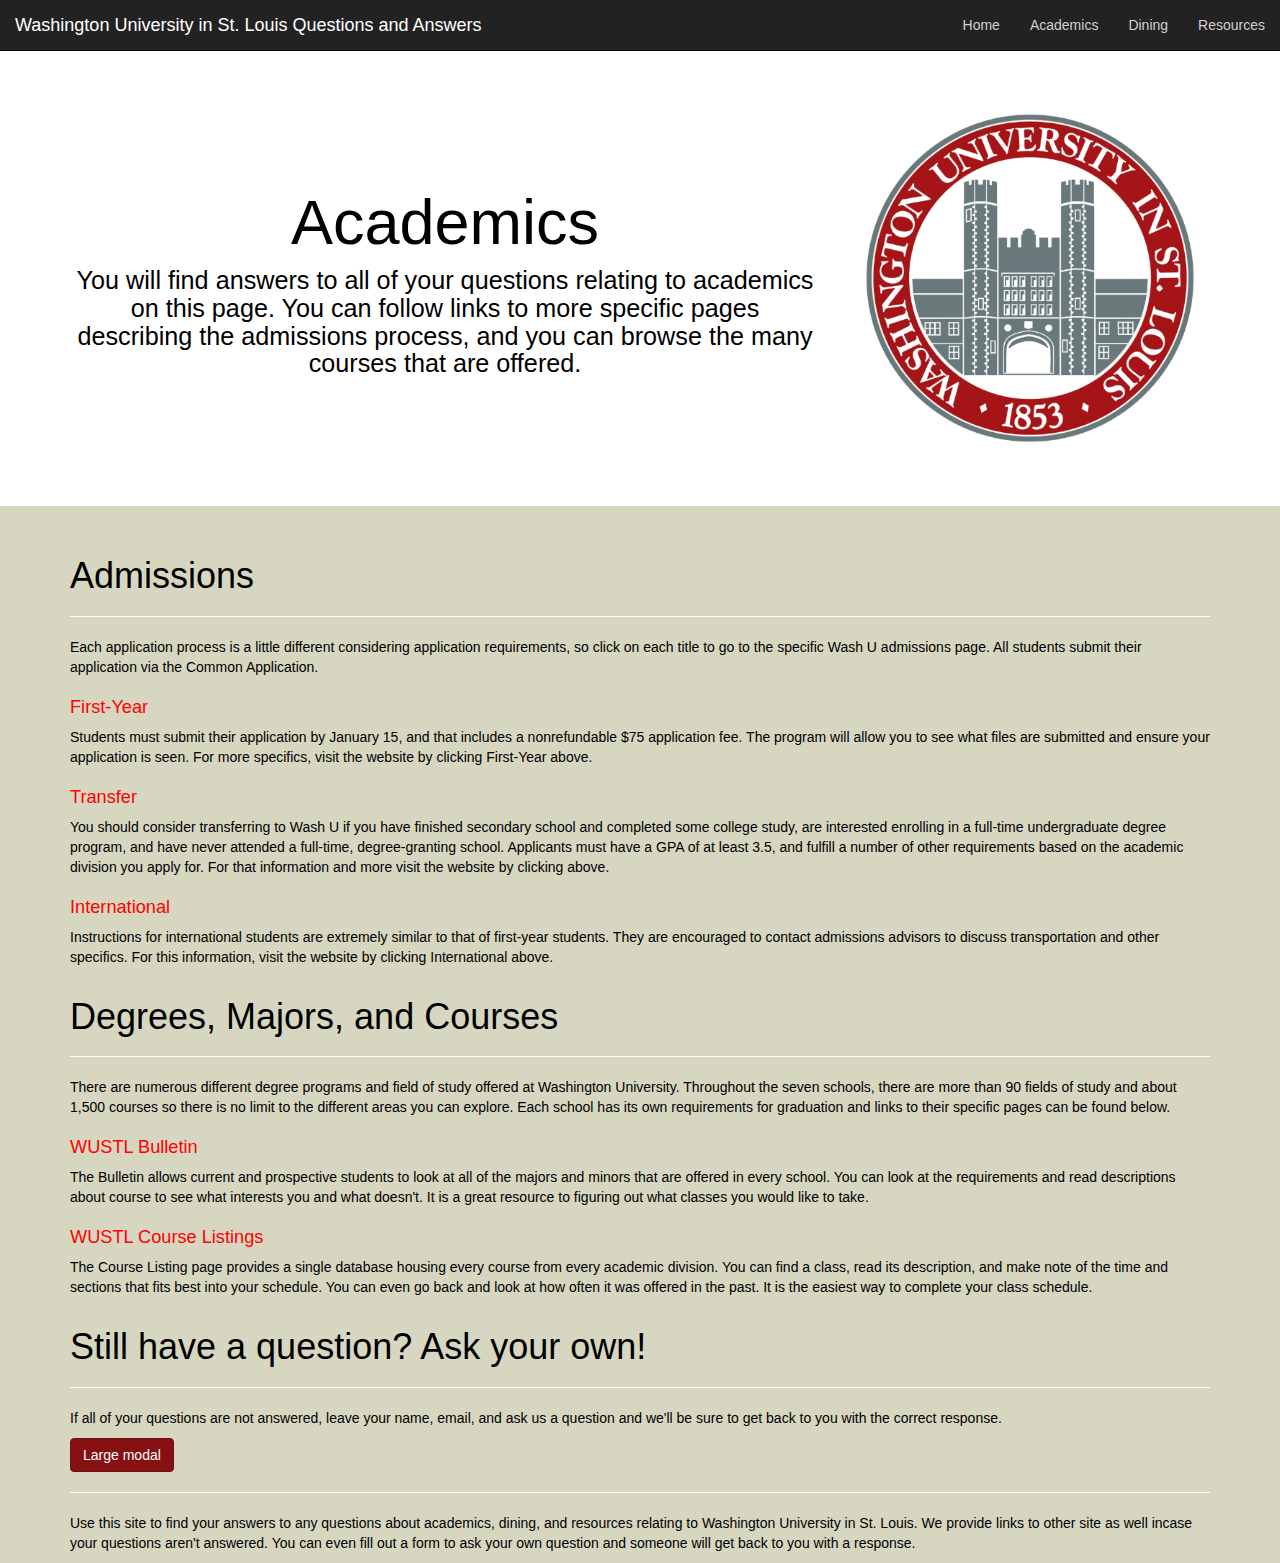
==== academics.html @ d6ecc557 "Update academics.html" ====
<!DOCTYPE html>
<html lang="en-us">
  <head>
   <meta charset="utf-8">
    <meta http-equiv="X-UA-Compatible" content="IE=edge">
    <meta name="viewport" content="width=device-width, initial-scale=1">
    <!-- The above 3 meta tags *must* come first in the head; any other head content must come *after* these tags -->
    <title>Questions and Answers</title>

    <!-- Bootstrap -->
    <link href="css/bootstrap.min.css" rel="stylesheet">
    <link href="stylesheets/stylesheet.css" rel="stylesheet">
   

    <!-- HTML5 shim and Respond.js for IE8 support of HTML5 elements and media queries -->
    <!-- WARNING: Respond.js doesn't work if you view the page via file:// -->
    <!--[if lt IE 9]>
      <script src="https://oss.maxcdn.com/html5shiv/3.7.2/html5shiv.min.js"></script>
      <script src="https://oss.maxcdn.com/respond/1.4.2/respond.min.js"></script>
    <![endif]-->
  </head>
  <body>
     <nav class="navbar navbar-inverse navbar-fixed-top">
      <div class="container-fluid">
        <!-- Brand and toggle get grouped for better mobile display -->
        <div class="navbar-header">
          <button type="button" class="navbar-toggle collapsed" data-toggle="collapse" data-target="#bs-example-navbar-collapse-1" aria-expanded="false">
            <span class="sr-only">Toggle navigation</span>
            <span class="icon-bar"></span>
            <span class="icon-bar"></span>
            <span class="icon-bar"></span>
          </button>
          <a class="navbar-brand" href="#">Washington University in St. Louis Questions and Answers</a>
        </div>

        <!-- Collect the nav links, forms, and other content for toggling -->
        <div class="collapse navbar-collapse" id="bs-example-navbar-collapse-1">
          <ul class="nav navbar-nav navbar-right">
            <li><a href="index.html">Home</a></li>
            <li><a href="academics.html">Academics</a></li>
            <li><a href="dining.html">Dining</a></li>
            <li><a href="resources.html">Resources</a></li>
          </ul>
        </div><!-- /.navbar-collapse -->
      </div><!-- /.container-fluid -->
    </nav>
    
    <div class="jumbotron">
      <div class="container">
        <div class="row">
        <div class="col-md-8" id="jumboMain">
          <h1>Academics</h1>
          <h4>You will find answers to all of your questions relating to academics on this page. You can follow links to more specific
          pages describing the admissions process, and you can browse the many courses that are offered.</h4>
        </div>
        <div class="col-md-4">
          <img class="img-responsive" src="images/seal.png">
        </div>
      </div>
    </div>
    </div>
    
    <div class="container" id="mainBody">
      <div class="row">
        <div class="col-md-12" id="about">
          <h1>Admissions</h1>
          <hr>
           <p>Each application process is a little different considering application requirements, so click on each title to go to the 
           specific Wash U admissions page. All students submit their application via the Common Application. </p>
           
           <h3><a href="http://admissions.wustl.edu/apply/Freshman-Student-Admission/Pages/default.aspx" target="_blank">First-Year</a></h3>
           <p>Students must submit their application by January 15, and that includes a nonrefundable $75 application fee. The program will 
           allow you to see what files are submitted and ensure your application is seen. For more specifics, visit the website by clicking
           First-Year above.</p>
           
           <h3><a href="http://admissions.wustl.edu/apply/Transfer-Student-Admission/Pages/Transfer-Student-Academic-Requirements.aspx" target="_blank">Transfer</a></h3>
           <p>You should consider transferring to Wash U if you  have finished secondary school and completed some college study, are interested
           enrolling in a full-time undergraduate degree program, and have never attended a full-time, degree-granting school. Applicants must 
           have a GPA of at least 3.5, and fulfill a number of other requirements based on the academic division you apply for. For that information 
           and more visit the website by clicking above.</p>
           
           <h3><a href="http://admissions.wustl.edu/apply/International-Student-Admission/Pages/default.aspx" target="_blank">International</a></h3>
           <p>Instructions for international students are extremely similar to that of first-year students. They are encouraged to contact
           admissions advisors to discuss transportation and other specifics. For this information, visit the website by clicking International above. </p>
        </div>
        <br>
        
        <div class="col-md-12">
          <h1>Degrees, Majors, and Courses</h1>
          <hr>
          <p>There are numerous different degree programs and field of study offered at Washington University. Throughout the seven schools, there
     are more than 90 fields of study and about 1,500 courses so there is no limit to the different areas you can explore. Each school has its 
     own requirements for graduation and links to their specific pages can be found below.</p>
     <h3><a href="http://bulletin.wustl.edu/" target="_blank">WUSTL Bulletin</a></h3>
     <p>The Bulletin allows current and prospective students to look at all of the majors and minors that are offered in every school. You
      can look at the requirements and read descriptions about course to see what interests you and what doesn't. It is a great resource to 
      figuring out what classes you would like to take.</p>
     <h3><a href="https://courses.wustl.edu/Semester/Listing.aspx" target="_blank">WUSTL Course Listings</a></h3>
     <p>The Course Listing page provides a single database housing every course from every academic division. You can find a class, read its 
     description, and make note of the time and sections that fits best into your schedule. You can even go back and look at how often it was 
     offered in the past. It is the easiest way to complete your class schedule.</p>
        </div>
       <br>
    
    
     <div class="col-md-12">
     <h1>Still have a question? Ask your own!</h1>
     <hr>
     <p>If all of your questions are not answered, leave your name, email, and ask us a question and we'll be sure to get back
     to you with the correct response.</p>
     
     
    <!-- Large modal -->
<button type="button" class="btn btn-primary" data-toggle="modal" data-target=".bs-example-modal-lg">Large modal</button>
</div>
    
<div class="col-md-12">
      <footer class="site-footer">
        <hr>
        <p>Use this site to find your answers to any questions about academics, dining, and resources relating to Washington
        University in St. Louis. We provide links to other site as well incase your questions aren't answered. You can even fill
        out a form to ask your own question and someone will get back to you with a response.</p>
      </footer>
      </div>
      </div>
</div>

  
  </body>
</html>
---- stylesheets/stylesheet.css ----
h2 {
  color: #000;
  text-align: center;
  font-size: 1.3em;
}

h3 {
  color: #000;
  font-size: 1.3em;
}

h4 {
  color: #000;
  font-size: .9em;
}

.jumbotron p {
  color: #000;
}
.jumbotron img {
  margin-top: 50px;
}
.jumbotron h1 {
  text-align: center;
  margin-top: 50px;
}

#jumboMain {
  margin-top: 90px;
  font-size: 200%;
  text-align: center;
}

.modal-body p {
  color: #000;
}

.h3 a {
  color: #ff0000;
}

#information {
  text-align: center;
}
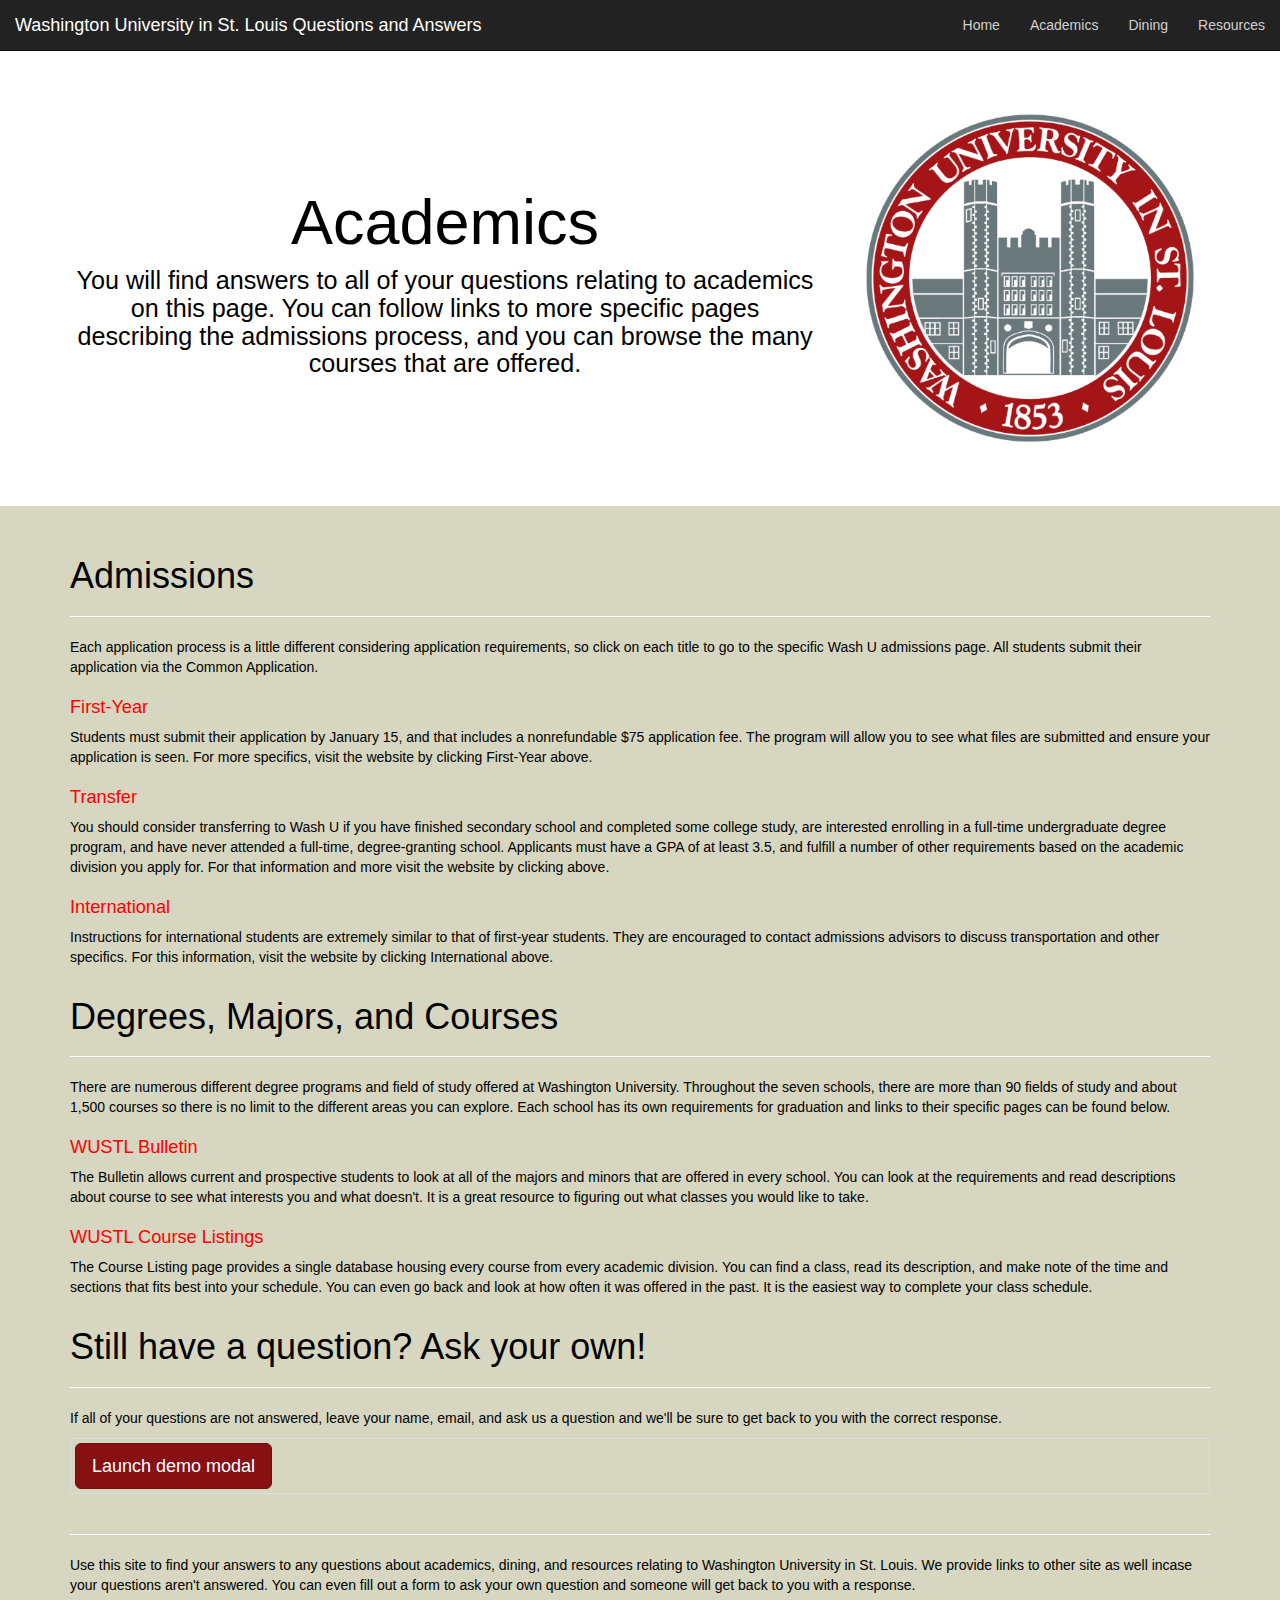
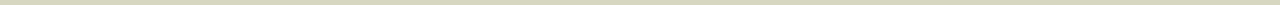
==== commit 0b2894f9: "Update academics.html" ====
--- a/academics.html
+++ b/academics.html
@@ -109,10 +109,31 @@
      <p>If all of your questions are not answered, leave your name, email, and ask us a question and we'll be sure to get back
      to you with the correct response.</p>
      
-     
-    <!-- Large modal -->
-<button type="button" class="btn btn-primary" data-toggle="modal" data-target=".bs-example-modal-lg">Large modal</button>
+     <!-- Button trigger modal -->
+     <a data-toggle="modal" href="#alas" class="thumbnail">
+<button type="button" class="btn btn-primary btn-lg" data-toggle="modal" data-target="#alas">
+  Launch demo modal
+</button>
+</a>
 </div>
+
+<!-- Modal -->
+      <div class="modal fade" id="alas" tabindex="-1" role="dialog" aria-labelledby="myModalLabel">
+        <div class="modal-dialog" role="document">
+          <div class="modal-content">
+            <div class="modal-header">
+              <button type="button" class="close" data-dismiss="modal" aria-label="Close"><span aria-hidden="true">&times;</span></button>
+              <h4 class="modal-title" id="myModalLabel">Association of Latin American Students</h4>
+            </div>
+            <div class="modal-body">
+              <p>ALAS is the premier cultural group for students of Latin American descent at Wash U.</p>
+            </div>
+            <div class="modal-footer">
+              <button type="button" class="btn btn-default" data-dismiss="modal">Close</button>
+            </div>
+          </div>
+        </div>
+      </div>
     
 <div class="col-md-12">
       <footer class="site-footer">
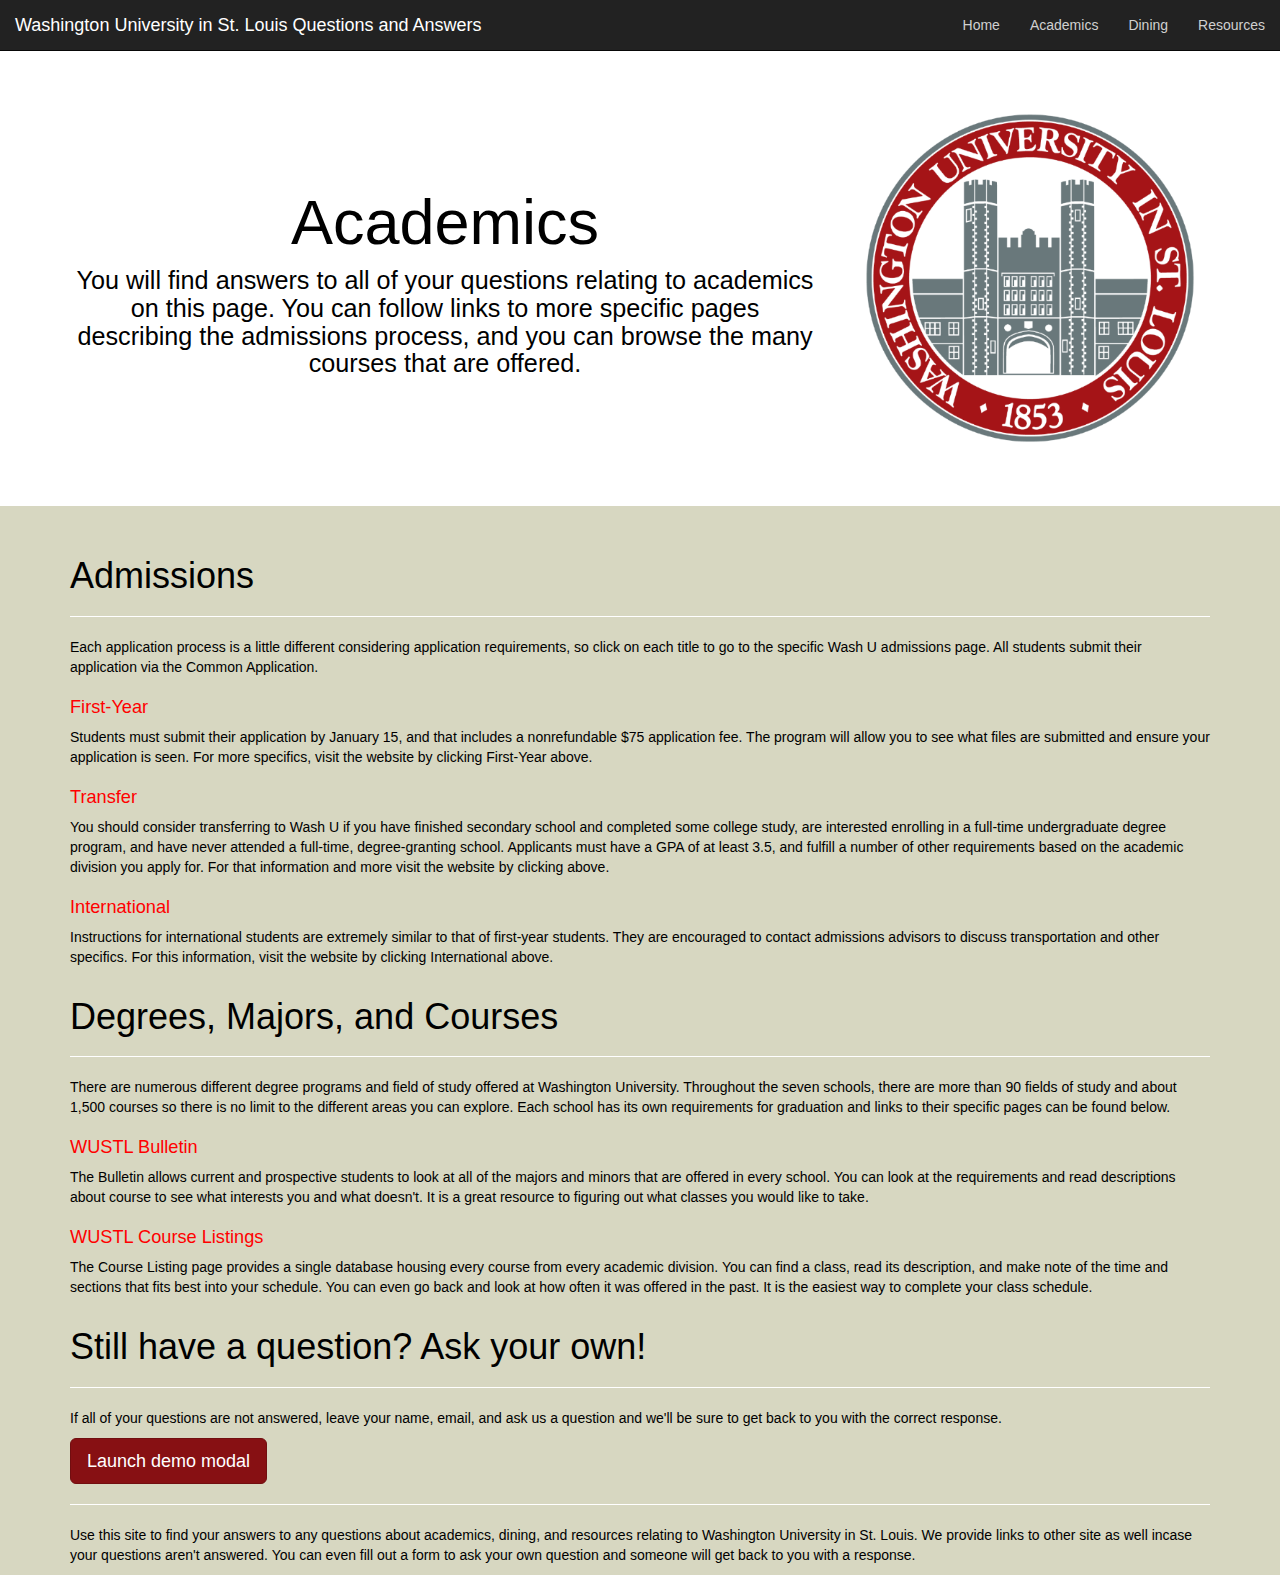
==== commit fe19c641: "Update academics.html" ====
--- a/academics.html
+++ b/academics.html
@@ -110,11 +110,9 @@
      to you with the correct response.</p>
      
      <!-- Button trigger modal -->
-     <a data-toggle="modal" href="#alas" class="thumbnail">
 <button type="button" class="btn btn-primary btn-lg" data-toggle="modal" data-target="#alas">
   Launch demo modal
 </button>
-</a>
 </div>
 
 <!-- Modal -->
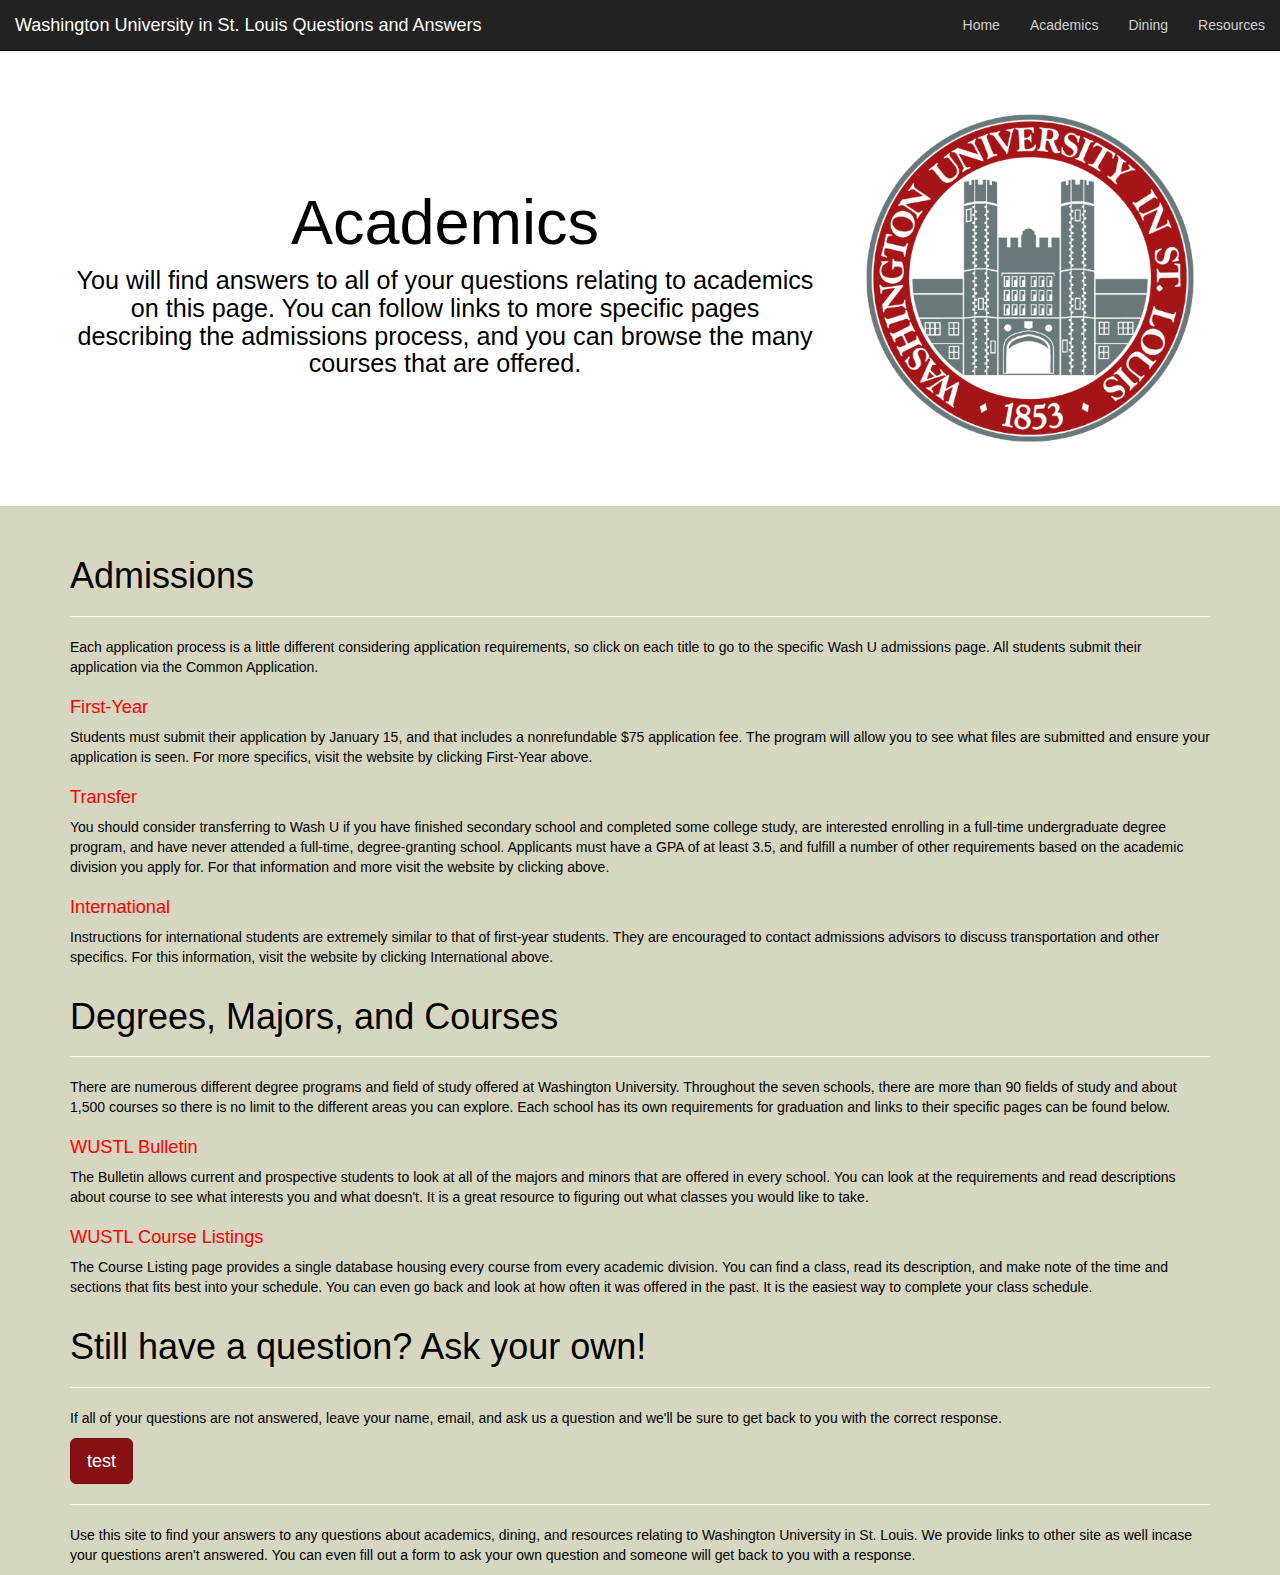
==== commit c8297931: "Update academics.html" ====
--- a/academics.html
+++ b/academics.html
@@ -111,7 +111,7 @@
      
      <!-- Button trigger modal -->
 <button type="button" class="btn btn-primary btn-lg" data-toggle="modal" data-target="#alas">
-  Launch demo modal
+  test
 </button>
 </div>
 
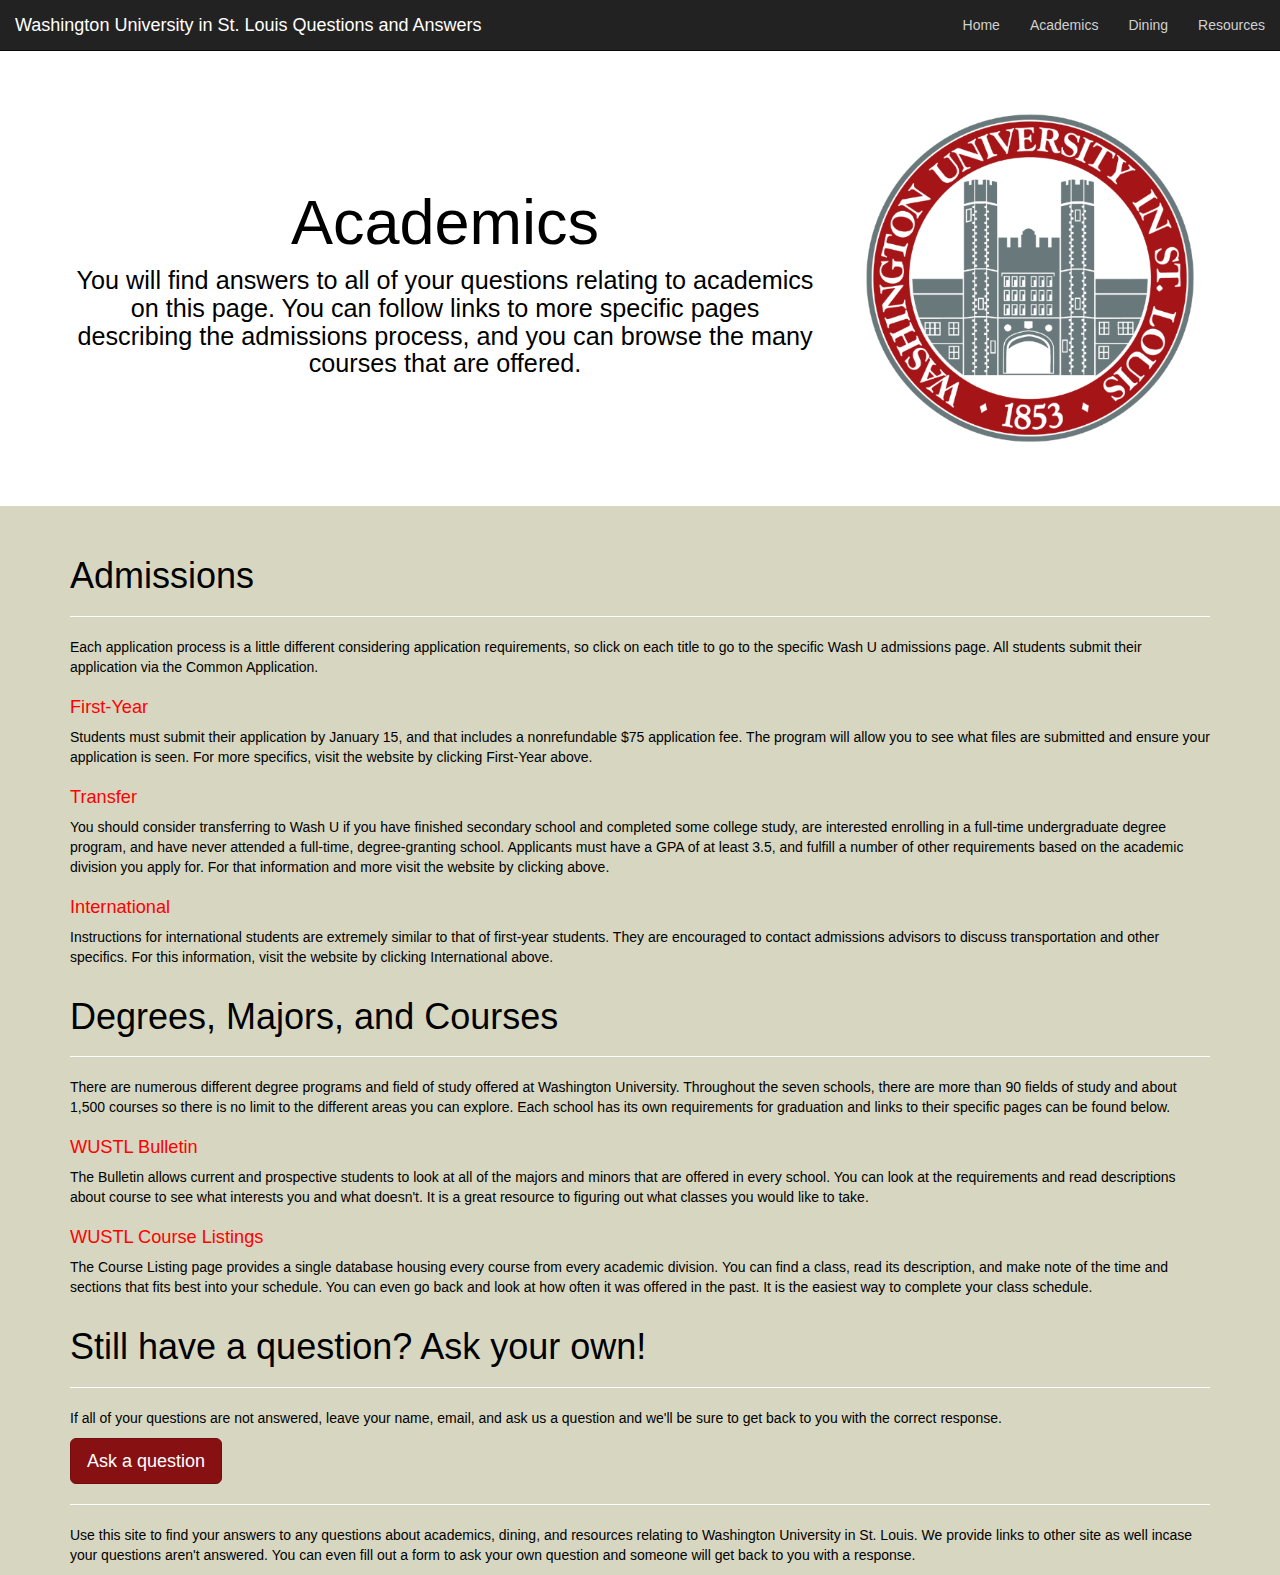
==== commit 72c7a8a9: "Update academics.html" ====
--- a/academics.html
+++ b/academics.html
@@ -111,7 +111,7 @@
      
      <!-- Button trigger modal -->
 <button type="button" class="btn btn-primary btn-lg" data-toggle="modal" data-target="#alas">
-  test
+  Ask a question
 </button>
 </div>
 
@@ -124,7 +124,14 @@
               <h4 class="modal-title" id="myModalLabel">Association of Latin American Students</h4>
             </div>
             <div class="modal-body">
-              <p>ALAS is the premier cultural group for students of Latin American descent at Wash U.</p>
+              <form>
+               <div class="form-group">
+                <label for="exampleInputEmail1">Email address</label>
+                <input type="email" class="form-control" id="exampleInputEmail1" placeholder="Email">
+               </div>
+               <textarea class="form-control" rows="4"></textarea>
+              <button type="submit" class="btn btn-default">Submit</button>
+            </form>
             </div>
             <div class="modal-footer">
               <button type="button" class="btn btn-default" data-dismiss="modal">Close</button>
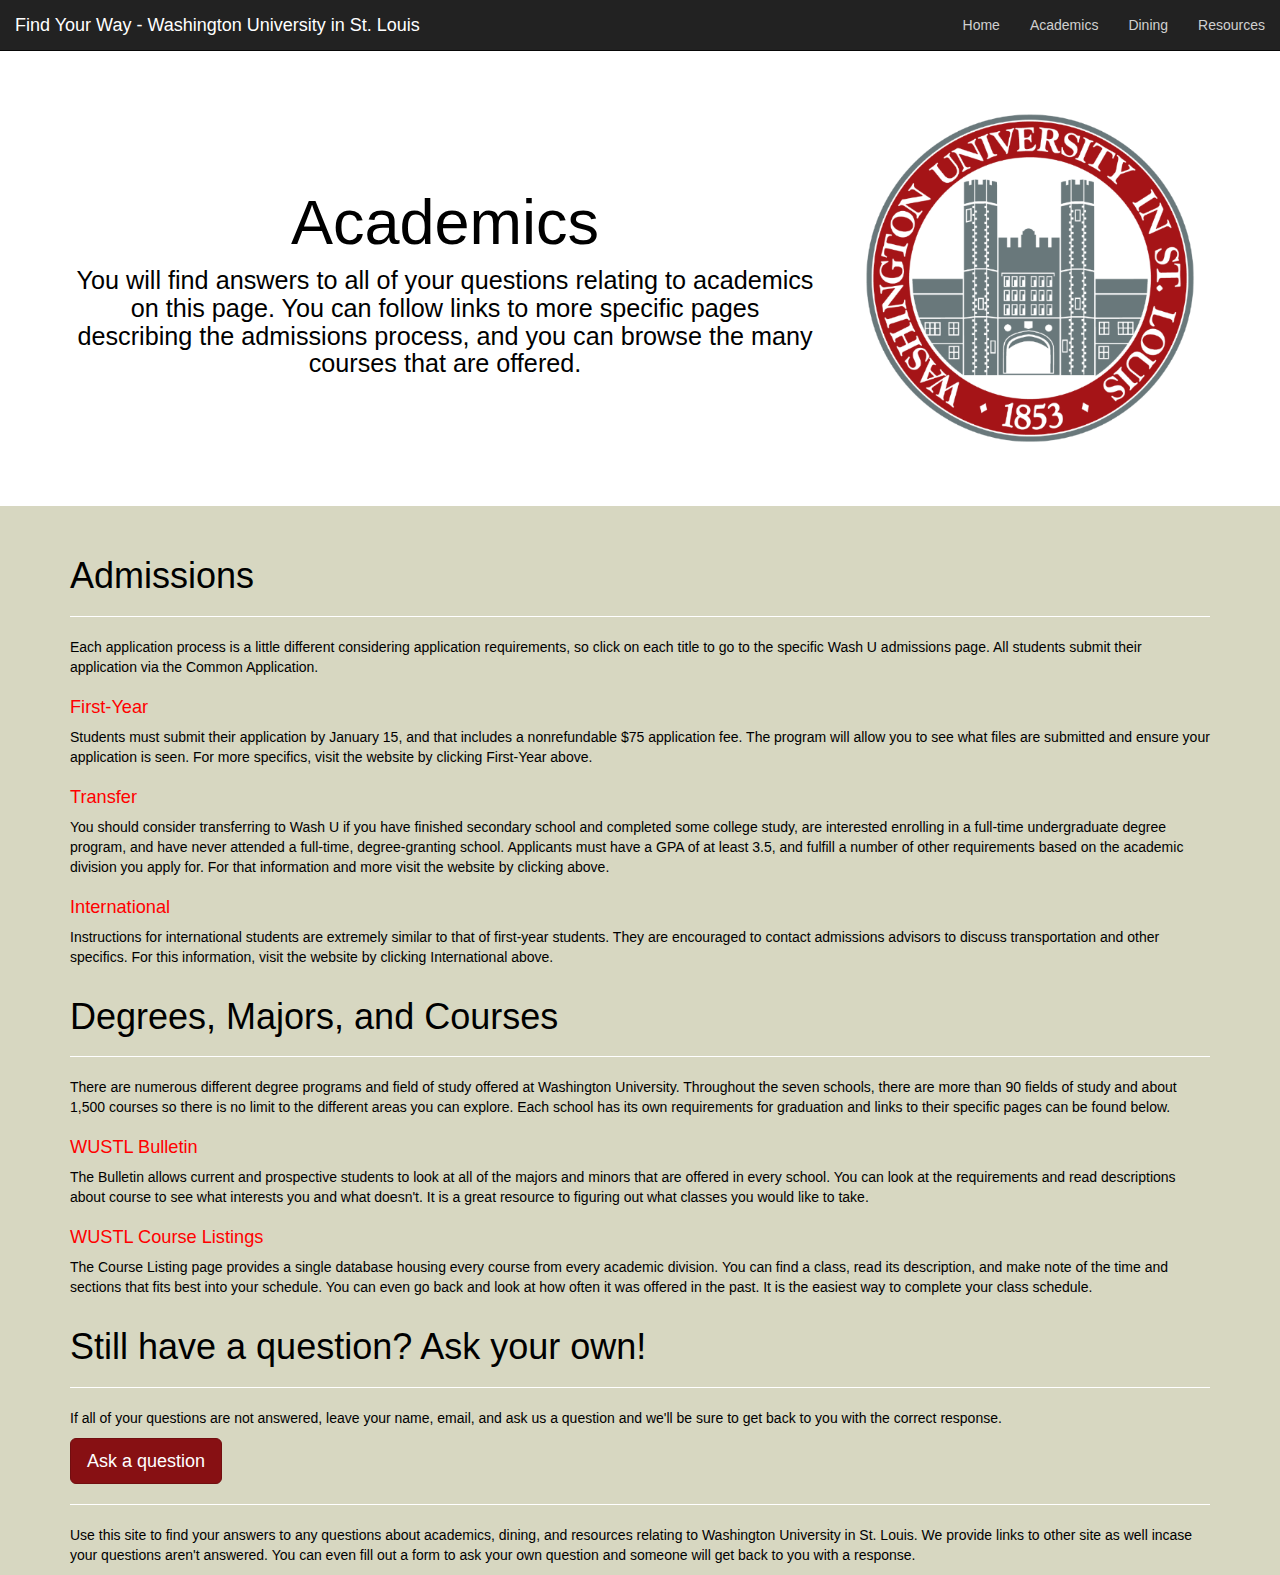
==== commit 085af1b6: "Update academics.html" ====
--- a/academics.html
+++ b/academics.html
@@ -30,7 +30,7 @@
             <span class="icon-bar"></span>
             <span class="icon-bar"></span>
           </button>
-          <a class="navbar-brand" href="#">Washington University in St. Louis Questions and Answers</a>
+          <a class="navbar-brand" href="#">Find Your Way - Washington University in St. Louis</a>
         </div>
 
         <!-- Collect the nav links, forms, and other content for toggling -->
@@ -110,18 +110,19 @@
      to you with the correct response.</p>
      
      <!-- Button trigger modal -->
-<button type="button" class="btn btn-primary btn-lg" data-toggle="modal" data-target="#alas">
+<button type="button" class="btn btn-primary btn-lg" data-toggle="modal" data-target="#form">
   Ask a question
 </button>
 </div>
 
+
 <!-- Modal -->
-      <div class="modal fade" id="alas" tabindex="-1" role="dialog" aria-labelledby="myModalLabel">
+      <div class="modal fade" id="form" tabindex="-1" role="dialog" aria-labelledby="myModalLabel">
         <div class="modal-dialog" role="document">
           <div class="modal-content">
             <div class="modal-header">
               <button type="button" class="close" data-dismiss="modal" aria-label="Close"><span aria-hidden="true">&times;</span></button>
-              <h4 class="modal-title" id="myModalLabel">Association of Latin American Students</h4>
+              <h4 class="modal-title" id="myModalLabel">Ask a question</h4>
             </div>
             <div class="modal-body">
               <form>
@@ -139,8 +140,9 @@
           </div>
         </div>
       </div>
-    
-<div class="col-md-12">
+      
+      
+      <div class="col-md-12">
       <footer class="site-footer">
         <hr>
         <p>Use this site to find your answers to any questions about academics, dining, and resources relating to Washington
@@ -148,9 +150,12 @@
         out a form to ask your own question and someone will get back to you with a response.</p>
       </footer>
       </div>
-      </div>
-</div>
 
-  
+    
   </body>
+   <!-- Bootstrap core JavaScript
+      ================================================== -->
+      <!-- Placed at the end of the document so the pages load faster -->
+      <script src="https://ajax.googleapis.com/ajax/libs/jquery/1.11.3/jquery.min.js"></script>
+      <script src="js/bootstrap.min.js"></script>
 </html>
--- a/stylesheets/stylesheet.css
+++ b/stylesheets/stylesheet.css
@@ -43,5 +43,23 @@
   text-align: center;
 }
 
+.thumbnail {
+  border: 1px solid black;
+}
+
+.thumbnail h1 {
+  color: #ff0000;
+  text-align: center;
+}
+
+.thumbnail h3 {
+  color: #000;
+  font-size: 1.3em;
+}
+
+.thumbnail p {
+  text-align: right;
+}
 
 
+
